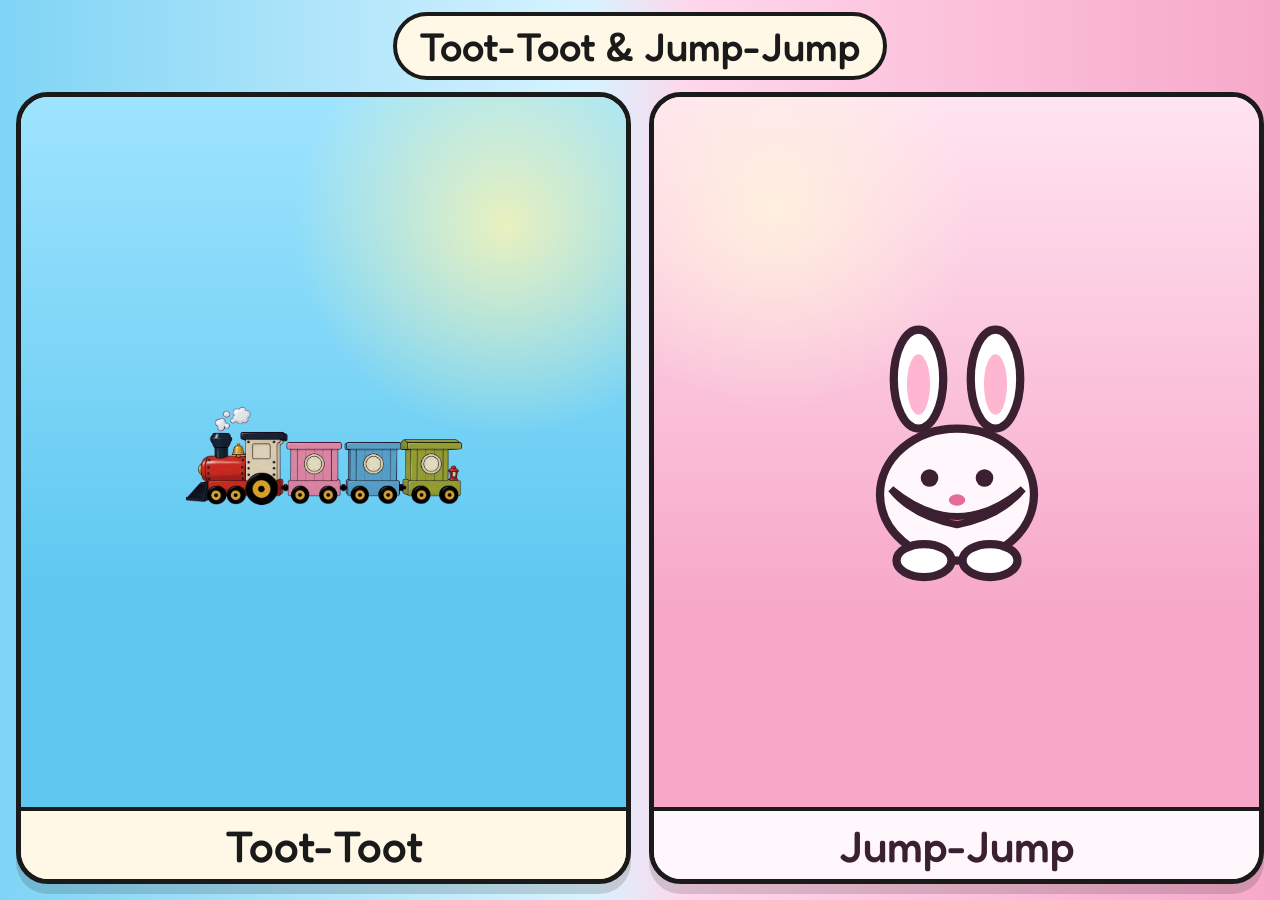
==== toot-toot-and-jump-jump/index.html @ dc3504cb "Serve the chooser at toot-toot-and-jump-jump. The old toot-toot-twenty address opens this page." ====
<!doctype html>
<html lang="en">
  <head>
    <meta charset="UTF-8" />
    <meta
      http-equiv="Content-Security-Policy"
      content="default-src 'self'; script-src 'self'; style-src 'self'; img-src 'self' data:; font-src 'self'; connect-src 'self'; media-src 'self'; object-src 'none'; base-uri 'self'; form-action 'none'"
    />
    <meta name="viewport" content="width=device-width, initial-scale=1, viewport-fit=cover" />
    <meta name="theme-color" content="#F7A8C9" />
    <title>Toot-Toot &amp; Jump-Jump</title>
    <link rel="icon" href="./favicon.svg" type="image/svg+xml" />
    <link rel="stylesheet" href="./gate.css" />
  </head>
  <body>
    <h1 class="gate-title">Toot-Toot &amp; Jump-Jump</h1>
    <main class="gate">
      <a class="gate-card gate-ttt" href="./ttt/" aria-label="Toot-Toot Twenty">
        <span class="gate-art">
          <img src="./ttt/images/sprites/train.webp" alt="" />
        </span>
        <span class="gate-name">Toot-Toot</span>
      </a>
      <a class="gate-card gate-jjb" href="./jjb/" aria-label="Jump-Jump Bunny">
        <span class="gate-art" aria-hidden="true">
          <svg class="hero-bunny" viewBox="0 0 80 96">
            <ellipse cx="26" cy="20" rx="9" ry="18" fill="#fff" stroke="#3a2030" stroke-width="3"/>
            <ellipse cx="54" cy="20" rx="9" ry="18" fill="#fff" stroke="#3a2030" stroke-width="3"/>
            <ellipse cx="26" cy="22" rx="4.2" ry="11" fill="#ffb7d1"/>
            <ellipse cx="54" cy="22" rx="4.2" ry="11" fill="#ffb7d1"/>
            <ellipse cx="40" cy="62" rx="28" ry="24" fill="#fff7fb" stroke="#3a2030" stroke-width="3"/>
            <path d="M16 60 Q40 80 64 60 Q56 70 40 73 Q24 70 16 60Z" fill="#e56b99" stroke="#3a2030" stroke-width="2.5"/>
            <circle cx="30" cy="56" r="3.2" fill="#3a2030"/>
            <circle cx="50" cy="56" r="3.2" fill="#3a2030"/>
            <ellipse cx="40" cy="64" rx="3" ry="2.1" fill="#e56b99"/>
            <ellipse cx="28" cy="86" rx="10" ry="6" fill="#fff" stroke="#3a2030" stroke-width="3"/>
            <ellipse cx="52" cy="86" rx="10" ry="6" fill="#fff" stroke="#3a2030" stroke-width="3"/>
          </svg>
        </span>
        <span class="gate-name">Jump-Jump</span>
      </a>
    </main>
  </body>
</html>
---- toot-toot-and-jump-jump/gate.css ----
@font-face {
  font-family: Fredoka;
  src: url("./ttt/fonts/fredoka.woff2") format("woff2");
  font-weight: 400 600;
  font-display: swap;
}

*,
*::before,
*::after {
  box-sizing: border-box;
}

html,
body {
  margin: 0;
  height: 100%;
  overflow: hidden;
  touch-action: manipulation;
  -webkit-user-select: none;
  user-select: none;
  font-family: Fredoka, ui-rounded, "Trebuchet MS", sans-serif;
  color: #1a1a1a;
  background: linear-gradient(90deg, #7fd4f5 0%, #d7f3ff 46%, #ffd6ea 54%, #f7a8c9 100%);
}

body {
  display: flex;
  flex-direction: column;
  height: 100dvh;
}

.gate-title {
  flex: 0 0 auto;
  align-self: center;
  margin: calc(12px + env(safe-area-inset-top)) 16px 0;
  padding: 8px 22px;
  border: 4px solid #1a1a1a;
  border-radius: 999px;
  background: #fff8e7;
  font-size: clamp(26px, 3.2vw, 40px);
  font-weight: 600;
  line-height: 1.1;
  text-align: center;
}

.gate {
  flex: 1 1 auto;
  min-height: 0;
  display: flex;
  gap: 18px;
  padding:
    12px
    calc(16px + env(safe-area-inset-right))
    calc(16px + env(safe-area-inset-bottom))
    calc(16px + env(safe-area-inset-left));
}

.gate-card {
  flex: 1 1 0;
  min-width: 0;
  min-height: 180px;
  display: flex;
  flex-direction: column;
  text-decoration: none;
  color: #1a1a1a;
  background: #fff8e7;
  border: 5px solid #1a1a1a;
  border-radius: 32px;
  box-shadow: 0 10px 0 rgba(26, 26, 26, 0.16);
  overflow: hidden;
}

.gate-card:focus-visible {
  outline: 4px solid #1a1a1a;
  outline-offset: 4px;
}

.gate-card:active {
  transform: translateY(6px);
  box-shadow: 0 4px 0 rgba(26, 26, 26, 0.16);
}

.gate-art {
  flex: 1 1 auto;
  min-height: 0;
  display: grid;
  place-items: center;
  padding: 16px 12px 8px;
}

.gate-ttt .gate-art {
  background:
    radial-gradient(circle at 80% 18%, rgba(255, 246, 176, 0.8), transparent 28%),
    linear-gradient(180deg, #9fe4ff, #5ec8f0 70%);
}

.gate-jjb .gate-art {
  background:
    radial-gradient(circle at 20% 16%, rgba(255, 246, 220, 0.8), transparent 26%),
    linear-gradient(180deg, #ffe4f1, #f7a8c9 72%);
}

.gate-art img,
.hero-bunny {
  width: min(280px, 70%);
  height: auto;
  max-height: 46vh;
}

.hero-bunny {
  width: min(220px, 64%);
  animation: hop 1.1s ease-in-out infinite;
}

.gate-name {
  flex: 0 0 auto;
  min-height: 72px;
  display: grid;
  place-items: center;
  font-size: clamp(28px, 4vw, 44px);
  background: #fff8e7;
  border-top: 4px solid #1a1a1a;
}

.gate-jjb .gate-name {
  background: #fff7fb;
  color: #3a2030;
}

@keyframes hop {
  0%, 100% { transform: translateY(0); }
  45% { transform: translateY(-16px) rotate(-4deg); }
}

@media (max-width: 700px), (orientation: portrait) {
  html,
  body {
    background: linear-gradient(180deg, #7fd4f5 0%, #d7f3ff 42%, #ffd6ea 58%, #f7a8c9 100%);
  }

  .gate-title {
    max-width: calc(100% - 32px);
    font-size: clamp(22px, 6vw, 32px);
  }

  .gate {
    flex-direction: column;
  }

  .gate-art img,
  .hero-bunny {
    max-height: 22vh;
  }
}

@media (prefers-reduced-motion: reduce) {
  .hero-bunny {
    animation: none;
  }
}
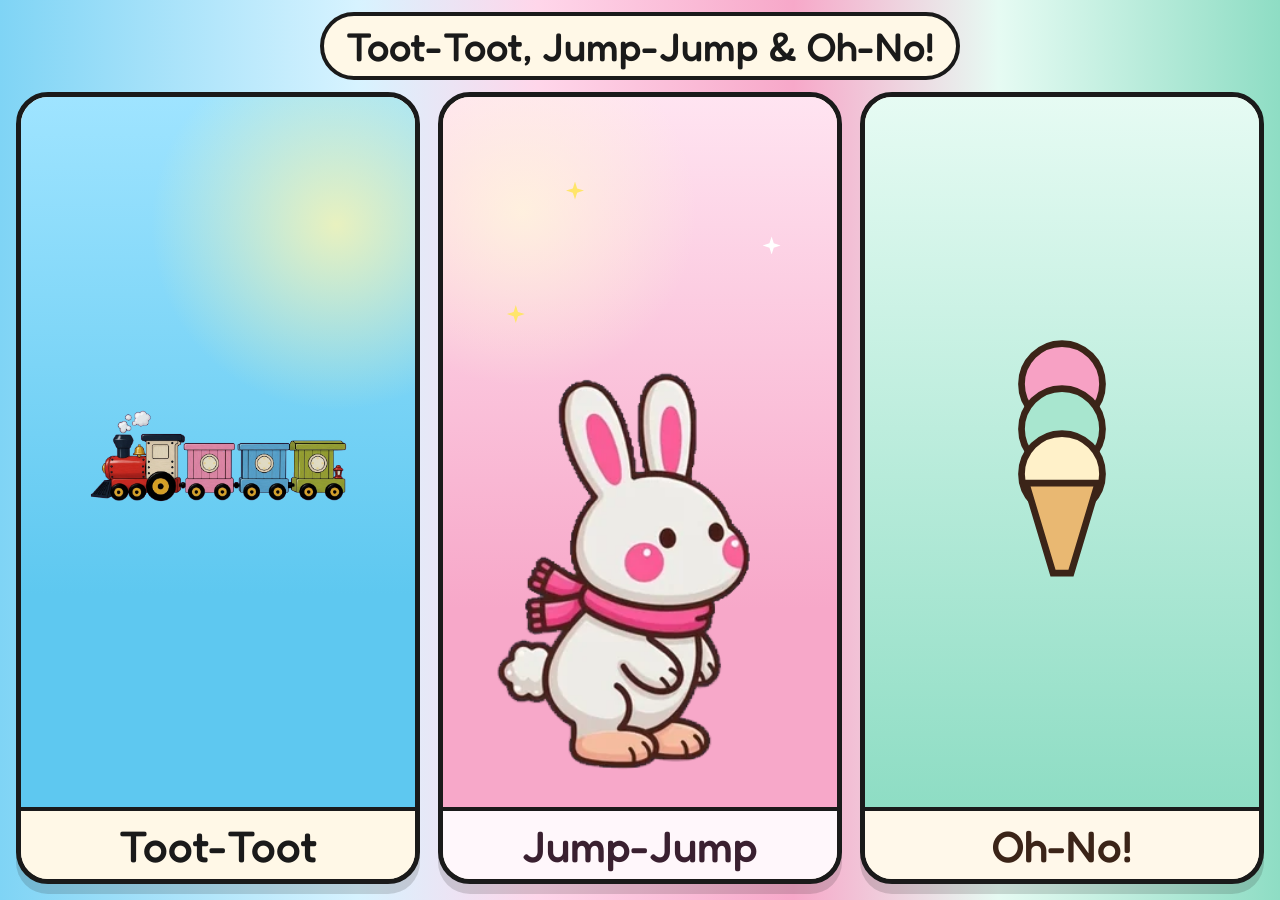
==== commit a547001a: "Merge pull request #9 from kmoon118/oh-no-ice-cream Publish Oh-No Ice Cream." ====
--- a/toot-toot-and-jump-jump/index.html
+++ b/toot-toot-and-jump-jump/index.html
@@ -1,44 +1,13 @@
 <!doctype html>
 <html lang="en">
   <head>
-    <meta charset="UTF-8" />
-    <meta
-      http-equiv="Content-Security-Policy"
-      content="default-src 'self'; script-src 'self'; style-src 'self'; img-src 'self' data:; font-src 'self'; connect-src 'self'; media-src 'self'; object-src 'none'; base-uri 'self'; form-action 'none'"
-    />
-    <meta name="viewport" content="width=device-width, initial-scale=1, viewport-fit=cover" />
-    <meta name="theme-color" content="#F7A8C9" />
-    <title>Toot-Toot &amp; Jump-Jump</title>
-    <link rel="icon" href="./favicon.svg" type="image/svg+xml" />
-    <link rel="stylesheet" href="./gate.css" />
+    <meta charset="utf-8" />
+    <meta http-equiv="refresh" content="0; url=/yuzubomath/" />
+    <link rel="canonical" href="https://yuzubopaw.github.io/yuzubomath/" />
+    <title>Toot-Toot, Jump-Jump &amp; Oh-No!</title>
+    <script>location.replace("/yuzubomath/");</script>
   </head>
   <body>
-    <h1 class="gate-title">Toot-Toot &amp; Jump-Jump</h1>
-    <main class="gate">
-      <a class="gate-card gate-ttt" href="./ttt/" aria-label="Toot-Toot Twenty">
-        <span class="gate-art">
-          <img src="./ttt/images/sprites/train.webp" alt="" />
-        </span>
-        <span class="gate-name">Toot-Toot</span>
-      </a>
-      <a class="gate-card gate-jjb" href="./jjb/" aria-label="Jump-Jump Bunny">
-        <span class="gate-art" aria-hidden="true">
-          <svg class="hero-bunny" viewBox="0 0 80 96">
-            <ellipse cx="26" cy="20" rx="9" ry="18" fill="#fff" stroke="#3a2030" stroke-width="3"/>
-            <ellipse cx="54" cy="20" rx="9" ry="18" fill="#fff" stroke="#3a2030" stroke-width="3"/>
-            <ellipse cx="26" cy="22" rx="4.2" ry="11" fill="#ffb7d1"/>
-            <ellipse cx="54" cy="22" rx="4.2" ry="11" fill="#ffb7d1"/>
-            <ellipse cx="40" cy="62" rx="28" ry="24" fill="#fff7fb" stroke="#3a2030" stroke-width="3"/>
-            <path d="M16 60 Q40 80 64 60 Q56 70 40 73 Q24 70 16 60Z" fill="#e56b99" stroke="#3a2030" stroke-width="2.5"/>
-            <circle cx="30" cy="56" r="3.2" fill="#3a2030"/>
-            <circle cx="50" cy="56" r="3.2" fill="#3a2030"/>
-            <ellipse cx="40" cy="64" rx="3" ry="2.1" fill="#e56b99"/>
-            <ellipse cx="28" cy="86" rx="10" ry="6" fill="#fff" stroke="#3a2030" stroke-width="3"/>
-            <ellipse cx="52" cy="86" rx="10" ry="6" fill="#fff" stroke="#3a2030" stroke-width="3"/>
-          </svg>
-        </span>
-        <span class="gate-name">Jump-Jump</span>
-      </a>
-    </main>
+    <p><a href="/yuzubomath/">Toot-Toot, Jump-Jump &amp; Oh-No!</a></p>
   </body>
 </html>
